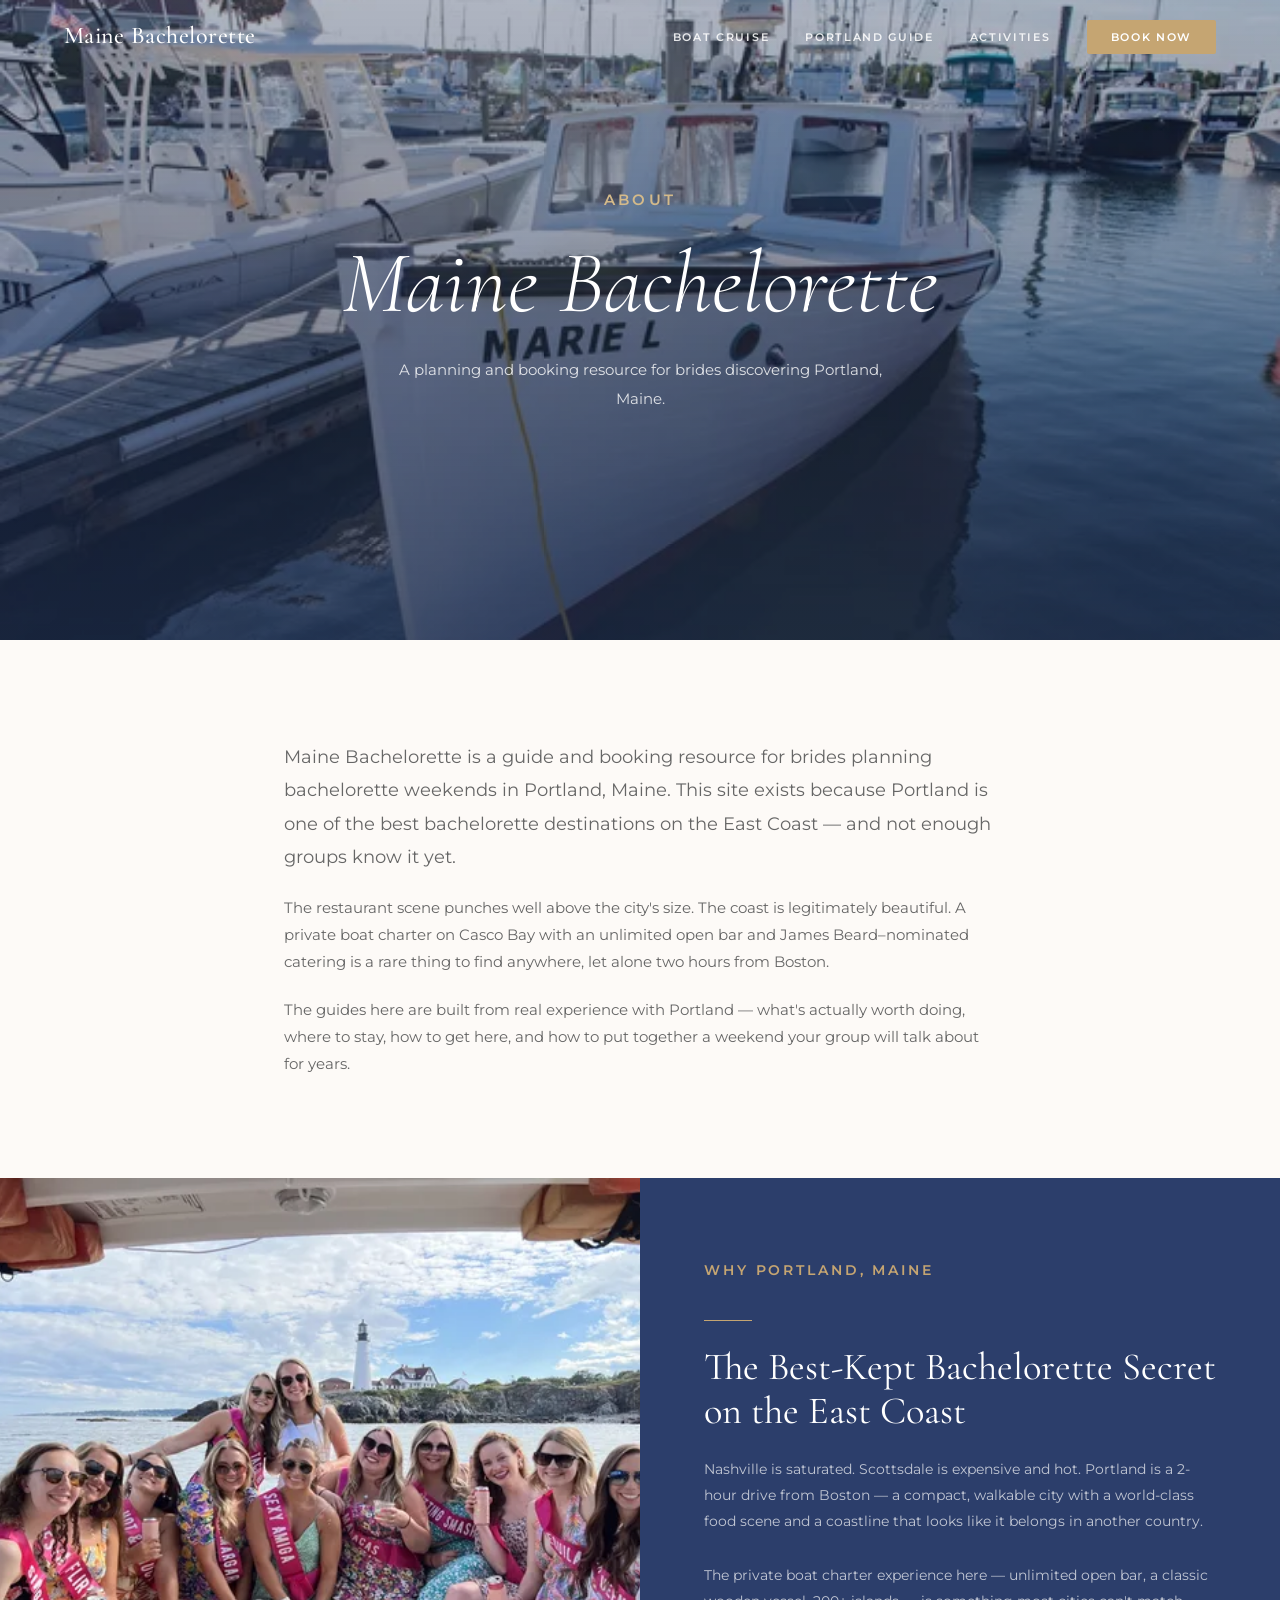
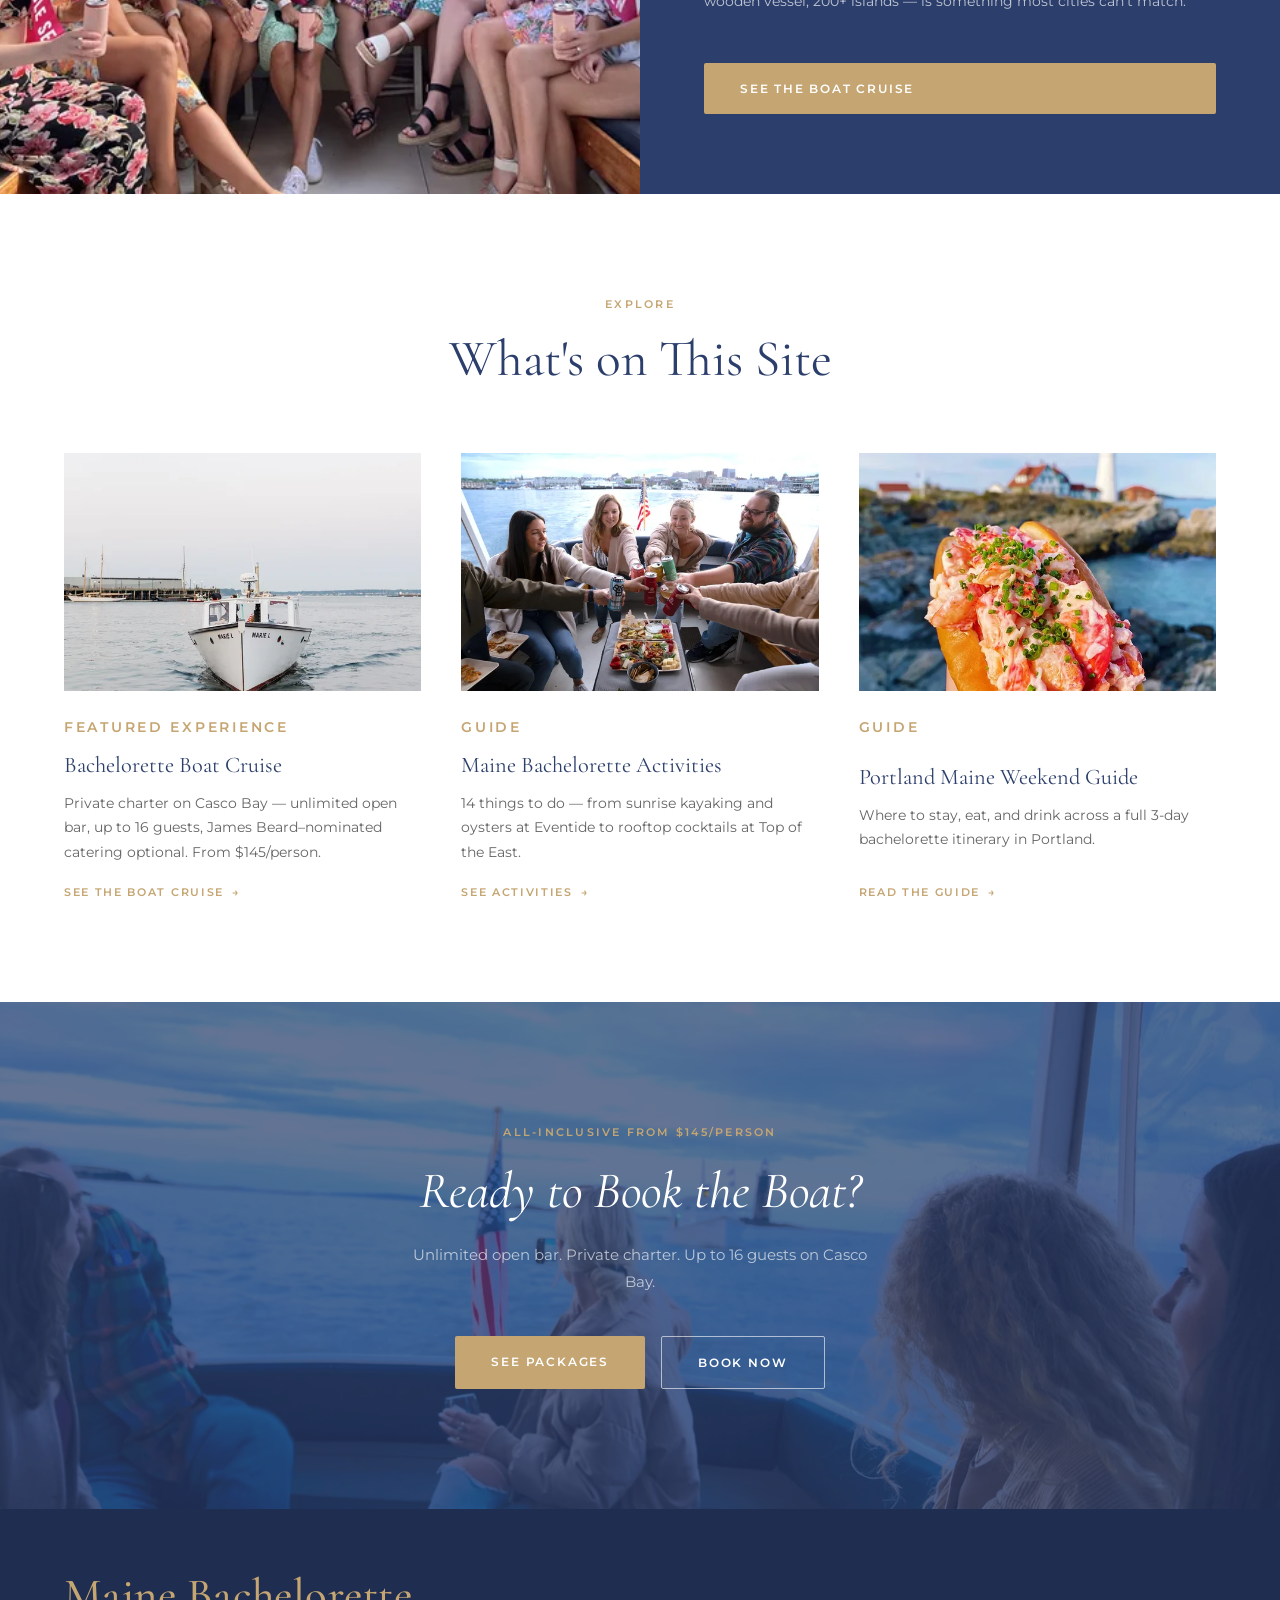
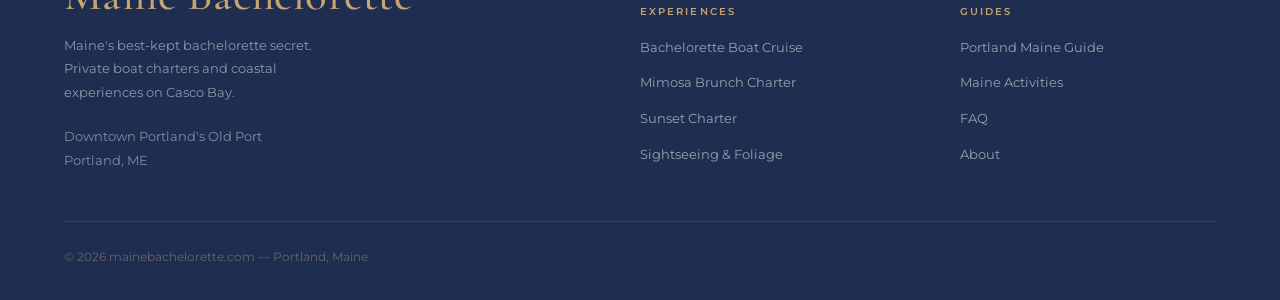
==== about/index.html @ c024d0c0 "Add GA4 tracking tag to all pages Installed Google Analytics 4 tag (G-39ZPH9LR93) immediately after " ====
<!DOCTYPE html>
<html lang="en">
<head>
  <meta charset="UTF-8">
  <meta name="viewport" content="width=device-width, initial-scale=1.0">

  <!-- Google tag (gtag.js) -->
  <script async src="https://www.googletagmanager.com/gtag/js?id=G-39ZPH9LR93"></script>
  <script>
    window.dataLayer = window.dataLayer || [];
    function gtag(){dataLayer.push(arguments);}
    gtag('js', new Date());
    gtag('config', 'G-39ZPH9LR93');
  </script>

  <title>About Maine Bachelorette | Portland Maine Bachelorette Resource</title>
  <meta name="description" content="Maine Bachelorette is a guide and booking resource for brides planning bachelorette trips to Portland, Maine — private boat cruises, activities, and weekend itineraries.">
  <link rel="canonical" href="https://mainebachelorette.com/about/">

  <meta property="og:type" content="website">
  <meta property="og:url" content="https://mainebachelorette.com/about/">
  <meta property="og:site_name" content="Maine Bachelorette">
  <meta property="og:title" content="About Maine Bachelorette | Portland Maine Bachelorette Resource">
  <meta property="og:description" content="Maine Bachelorette is a guide and booking resource for brides planning bachelorette trips to Portland, Maine.">
  <meta property="og:image" content="https://mainebachelorette.com/images/og-home.webp">
  <meta property="og:image:width" content="1200">
  <meta property="og:image:height" content="630">

  <meta name="twitter:card" content="summary_large_image">
  <meta name="twitter:title" content="About Maine Bachelorette">
  <meta name="twitter:description" content="A guide and booking resource for brides planning bachelorette trips to Portland, Maine.">
  <meta name="twitter:image" content="https://mainebachelorette.com/images/og-home.webp">

  <link rel="icon" type="image/svg+xml" href="/favicon.svg">
  <link rel="apple-touch-icon" href="/apple-touch-icon.png">
  <meta name="theme-color" content="#2C3E6B">

  <meta name="geo.region" content="US-ME">
  <meta name="geo.placename" content="Portland, Maine">
  <meta name="geo.position" content="43.6591;-70.2568">
  <meta name="ICBM" content="43.6591, -70.2568">

  <!-- <meta name="google-site-verification" content="YOUR_VERIFICATION_CODE"> -->

  <script type="application/ld+json">
  {
    "@context": "https://schema.org",
    "@graph": [
      {
        "@type": "BreadcrumbList",
        "itemListElement": [
          { "@type": "ListItem", "position": 1, "name": "Maine Bachelorette", "item": "https://mainebachelorette.com/" },
          { "@type": "ListItem", "position": 2, "name": "About", "item": "https://mainebachelorette.com/about/" }
        ]
      },
      {
        "@type": "AboutPage",
        "@id": "https://mainebachelorette.com/about/#page",
        "name": "About Maine Bachelorette",
        "url": "https://mainebachelorette.com/about/",
        "description": "Maine Bachelorette is a guide and booking resource for brides planning bachelorette trips to Portland, Maine.",
        "publisher": {
          "@type": "Organization",
          "name": "Maine Bachelorette",
          "url": "https://mainebachelorette.com/"
        }
      }
    ]
  }
  </script>

  <link rel="preconnect" href="https://fonts.googleapis.com">
  <link rel="preconnect" href="https://fonts.gstatic.com" crossorigin>
  <link href="https://fonts.googleapis.com/css2?family=Cormorant+Garamond:ital,wght@0,300;0,400;0,500;1,300;1,400&family=Montserrat:wght@300;400;500;600&display=swap" rel="stylesheet">
  <link rel="stylesheet" href="../css/styles.css">
</head>
<body>

  <nav class="nav" id="nav" aria-label="Main navigation">
    <div class="container">
      <a href="/" class="nav-logo">Maine Bachelorette</a>
      <ul class="nav-links" role="list">
        <li><a href="/boat-cruise/">Boat Cruise</a></li>
        <li><a href="/portland-maine-guide/">Portland Guide</a></li>
        <li><a href="/maine-bachelorette-activities/">Activities</a></li>
        <li><a href="https://fareharbor.com/embeds/book/cascobaycustomcharters/items/calendar/?asn=dylansuhr&asn-ref=maine-bachelorette&full-items=yes&flow=1606992" class="nav-cta">Book Now</a></li>
      </ul>
      <button class="nav-hamburger" id="menuToggle" aria-label="Open menu" aria-expanded="false">
        <span></span><span></span><span></span>
      </button>
    </div>
  </nav>

  <div class="mobile-menu" id="mobileMenu" role="dialog" aria-label="Mobile navigation">
    <button class="mobile-menu-close" id="menuClose" aria-label="Close menu">&times;</button>
    <a href="/boat-cruise/" onclick="closeMobileMenu()">Boat Cruise</a>
    <a href="/portland-maine-guide/" onclick="closeMobileMenu()">Portland Guide</a>
    <a href="/maine-bachelorette-activities/" onclick="closeMobileMenu()">Activities</a>
    <a href="https://fareharbor.com/embeds/book/cascobaycustomcharters/items/calendar/?asn=dylansuhr&asn-ref=maine-bachelorette&full-items=yes&flow=1606992" onclick="closeMobileMenu()" class="btn btn-primary" style="margin-top:16px;">Book Now</a>
  </div>

  <!-- Hero -->
  <section class="hero" style="height:60vh;" aria-label="About Maine Bachelorette">
    <img
      class="hero-img"
      src="../images/why-maine-coast.webp"
      alt="Maine coastline at sunset — Casco Bay from the water"
      width="1440"
      height="810"
      fetchpriority="high"
      decoding="async"
    >
    <div class="hero-overlay"></div>
    <div class="hero-content">
      <p class="eyebrow">About</p>
      <h1>Maine Bachelorette</h1>
      <p>A planning and booking resource for brides discovering Portland, Maine.</p>
    </div>
  </section>

  <!-- About Content -->
  <section class="section">
    <div class="container" style="max-width: 760px;">
      <p style="font-size:1.1rem; line-height:1.9;">Maine Bachelorette is a guide and booking resource for brides planning bachelorette weekends in Portland, Maine. This site exists because Portland is one of the best bachelorette destinations on the East Coast — and not enough groups know it yet.</p>
      <p style="margin-top: 20px;">The restaurant scene punches well above the city's size. The coast is legitimately beautiful. A private boat charter on Casco Bay with an unlimited open bar and James Beard–nominated catering is a rare thing to find anywhere, let alone two hours from Boston.</p>
      <p style="margin-top: 20px;">The guides here are built from real experience with Portland — what's actually worth doing, where to stay, how to get here, and how to put together a weekend your group will talk about for years.</p>
    </div>
  </section>

  <!-- Why Portland -->
  <div class="featured-exp">
    <div class="featured-exp-inner">
      <div class="featured-exp-img">
        <img
          src="/images/why-maine-boat-group.webp"
          alt="Bachelorette group on a private boat cruise in Casco Bay, Maine"
          width="720"
          height="540"
          loading="lazy"
        >
      </div>
      <div class="featured-exp-content">
        <p class="eyebrow">Why Portland, Maine</p>
        <div class="gold-divider gold-divider-left" style="margin: 16px 0 24px;"></div>
        <h2>The Best-Kept Bachelorette Secret on the East Coast</h2>
        <p>Nashville is saturated. Scottsdale is expensive and hot. Portland is a 2-hour drive from Boston — a compact, walkable city with a world-class food scene and a coastline that looks like it belongs in another country.</p>
        <p style="margin-top: 12px;">The private boat charter experience here — unlimited open bar, a classic wooden vessel, 200+ islands — is something most cities can't match.</p>
        <a href="/boat-cruise/" class="btn btn-primary" style="margin-top: 32px;">See the Boat Cruise</a>
      </div>
    </div>
  </div>

  <!-- What's on This Site -->
  <section class="section guides">
    <div class="container">
      <div class="section-header">
        <p class="eyebrow">Explore</p>
        <h2>What's on This Site</h2>
      </div>
      <div class="guides-grid">
        <div class="guide-card">
          <img src="/images/guide-boat-cruise.webp" alt="Private bachelorette boat cruise on Casco Bay Portland Maine" class="guide-card-img" width="600" height="400" loading="lazy">
          <p class="eyebrow">Featured Experience</p>
          <h3>Bachelorette Boat Cruise</h3>
          <p>Private charter on Casco Bay — unlimited open bar, up to 16 guests, James Beard–nominated catering optional. From $145/person.</p>
          <a href="/boat-cruise/" class="guide-card-link">See the Boat Cruise</a>
        </div>
        <div class="guide-card">
          <img src="/images/guide-activities.webp" alt="Maine bachelorette party activities Portland" class="guide-card-img" width="600" height="400" loading="lazy">
          <p class="eyebrow">Guide</p>
          <h3>Maine Bachelorette Activities</h3>
          <p>14 things to do — from sunrise kayaking and oysters at Eventide to rooftop cocktails at Top of the East.</p>
          <a href="/maine-bachelorette-activities/" class="guide-card-link">See Activities</a>
        </div>
        <div class="guide-card">
          <img src="/images/guide-portland-weekend.webp" alt="Portland Maine bachelorette weekend itinerary" class="guide-card-img" width="600" height="400" loading="lazy">
          <p class="eyebrow">Guide</p>
          <h3>Portland Maine Weekend Guide</h3>
          <p>Where to stay, eat, and drink across a full 3-day bachelorette itinerary in Portland.</p>
          <a href="/portland-maine-guide/" class="guide-card-link">Read the Guide</a>
        </div>
      </div>
    </div>
  </section>

  <!-- CTA -->
  <section class="cta-banner">
    <div class="cta-banner-content">
      <p class="eyebrow">All-Inclusive from $145/person</p>
      <h2>Ready to Book the Boat?</h2>
      <p>Unlimited open bar. Private charter. Up to 16 guests on Casco Bay.</p>
      <div class="hero-actions" style="margin-top: 40px;">
        <a href="/boat-cruise/" class="btn btn-primary">See Packages</a>
        <a href="https://fareharbor.com/embeds/book/cascobaycustomcharters/items/calendar/?asn=dylansuhr&asn-ref=maine-bachelorette&full-items=yes&flow=1606992" class="btn btn-outline">Book Now</a>
      </div>
    </div>
  </section>

  <footer class="footer" aria-label="Site footer">
    <div class="container">
      <div class="footer-inner">
        <p class="footer-brand-name">Maine Bachelorette</p>
        <h4 class="footer-col-heading">Experiences</h4>
        <h4 class="footer-col-heading">Guides</h4>
        <div class="footer-brand-body">
          <p>Maine's best-kept bachelorette secret. Private boat charters and coastal experiences on Casco Bay.</p>
          <address class="footer-nap">
            <p>Downtown Portland's Old Port</p>
            <p>Portland, ME</p>
          </address>
        </div>
        <ul role="list" class="footer-col-links">
          <li><a href="/boat-cruise/">Bachelorette Boat Cruise</a></li>
          <li><a href="/boat-cruise/#packages">Mimosa Brunch Charter</a></li>
          <li><a href="/boat-cruise/#packages">Sunset Charter</a></li>
          <li><a href="/boat-cruise/#packages">Sightseeing &amp; Foliage</a></li>
        </ul>
        <ul role="list" class="footer-col-links">
          <li><a href="/portland-maine-guide/">Portland Maine Guide</a></li>
          <li><a href="/maine-bachelorette-activities/">Maine Activities</a></li>
          <li><a href="/boat-cruise/#faq">FAQ</a></li>
          <li><a href="/about/">About</a></li>
        </ul>
      </div>
      <div class="footer-bottom">
        <p>© 2026 mainebachelorette.com &mdash; Portland, Maine</p>
      </div>
    </div>
  </footer>

  <script>
    const nav = document.getElementById('nav');
    window.addEventListener('scroll', () => {
      nav.classList.toggle('scrolled', window.scrollY > 60);
    }, { passive: true });

    const menuToggle = document.getElementById('menuToggle');
    const menuClose  = document.getElementById('menuClose');
    const mobileMenu = document.getElementById('mobileMenu');

    function openMobileMenu() {
      mobileMenu.classList.add('open');
      menuToggle.setAttribute('aria-expanded', 'true');
      document.body.style.overflow = 'hidden';
    }
    function closeMobileMenu() {
      mobileMenu.classList.remove('open');
      menuToggle.setAttribute('aria-expanded', 'false');
      document.body.style.overflow = '';
    }

    menuToggle.addEventListener('click', openMobileMenu);
    menuClose.addEventListener('click', closeMobileMenu);
  </script>
</body>
</html>
---- css/styles.css ----
/* =============================================================
   Maine Bachelorette — Global Styles
   Design: Coastal Celebration
   ============================================================= */

/* ── Variables ─────────────────────────────────────────────── */
:root {
  --navy:       #2C3E6B;
  --navy-dark:  #1e2d50;
  --gold:       #C5A572;
  --gold-light: #d4ba8a;
  --blush:      #F4DFE8;
  --blush-dark: #e8c9d6;
  --bg:         #FDFAF7;
  --text:       #1A1A1A;
  --text-muted: #666666;
  --white:      #FFFFFF;

  --font-heading: 'Cormorant Garamond', serif;
  --font-body:    'Montserrat', sans-serif;

  --max-width: 1200px;
  --nav-height: 72px;
  --section-v: 100px;
  --radius: 2px;

  --transition: 0.25s ease;
}

/* ── Reset ──────────────────────────────────────────────────── */
*, *::before, *::after { box-sizing: border-box; margin: 0; padding: 0; }

html {
  scroll-behavior: smooth;
  font-size: 16px;
  overflow-x: hidden;
}

body {
  font-family: var(--font-body);
  background: var(--bg);
  color: var(--text);
  line-height: 1.6;
  -webkit-font-smoothing: antialiased;
  overflow-x: hidden;
}

img {
  display: block;
  max-width: 100%;
  height: auto;
}

a { color: inherit; text-decoration: none; }

ul { list-style: none; }

/* ── Typography ─────────────────────────────────────────────── */
h1, h2, h3, h4 {
  font-family: var(--font-heading);
  font-weight: 400;
  line-height: 1.15;
  color: var(--navy);
}

h1 { font-size: clamp(2.8rem, 6vw, 5rem); }
h2 { font-size: clamp(2rem, 4vw, 3.2rem); }
h3 { font-size: clamp(1.4rem, 2.5vw, 2rem); }
h4 { font-size: 1.25rem; }

p {
  font-size: 0.95rem;
  color: var(--text-muted);
  line-height: 1.8;
}

.eyebrow {
  font-family: var(--font-body);
  font-size: 0.7rem;
  font-weight: 600;
  letter-spacing: 0.2em;
  text-transform: uppercase;
  color: var(--gold);
}

/* ── Layout ─────────────────────────────────────────────────── */
.container {
  max-width: var(--max-width);
  margin: 0 auto;
  padding: 0 24px;
}

.section {
  padding: var(--section-v) 0;
}

/* ── Buttons ─────────────────────────────────────────────────── */
.btn {
  display: inline-block;
  font-family: var(--font-body);
  font-size: 0.75rem;
  font-weight: 600;
  letter-spacing: 0.15em;
  text-transform: uppercase;
  padding: 16px 36px;
  border: none;
  cursor: pointer;
  transition: background var(--transition), color var(--transition), border-color var(--transition);
  border-radius: var(--radius);
}

.btn-primary {
  background: var(--gold);
  color: var(--white);
}
.btn-primary:hover { background: var(--gold-light); }

.btn-outline {
  background: transparent;
  color: var(--white);
  border: 1.5px solid rgba(255,255,255,0.6);
}
.btn-outline:hover {
  background: rgba(255,255,255,0.1);
  border-color: var(--white);
}

.btn-navy {
  background: var(--navy);
  color: var(--white);
}
.btn-navy:hover { background: var(--navy-dark); }

.btn-gold-outline {
  background: transparent;
  color: var(--gold);
  border: 1.5px solid var(--gold);
}
.btn-gold-outline:hover {
  background: var(--gold);
  color: var(--white);
}

/* ── Navigation ─────────────────────────────────────────────── */
.nav {
  position: fixed;
  top: 0;
  left: 0;
  right: 0;
  z-index: 100;
  height: var(--nav-height);
  display: flex;
  align-items: center;
  transition: background var(--transition), box-shadow var(--transition);
}

.nav.scrolled {
  background: var(--white);
  box-shadow: 0 1px 20px rgba(0,0,0,0.08);
}

.nav .container {
  width: 100%;
  display: flex;
  align-items: center;
  justify-content: space-between;
}

.nav-logo {
  font-family: var(--font-heading);
  font-size: 1.5rem;
  font-weight: 500;
  color: var(--white);
  transition: color var(--transition);
  letter-spacing: 0.02em;
}

.nav.scrolled .nav-logo { color: var(--navy); }

.nav-links {
  display: flex;
  align-items: center;
  gap: 36px;
}

.nav-links a {
  font-size: 0.7rem;
  font-weight: 600;
  letter-spacing: 0.15em;
  text-transform: uppercase;
  color: rgba(255,255,255,0.85);
  transition: color var(--transition);
}

.nav-links a:hover { color: var(--white); }

.nav.scrolled .nav-links a { color: var(--text-muted); }
.nav.scrolled .nav-links a:hover { color: var(--navy); }

.nav-cta {
  font-size: 0.7rem;
  font-weight: 600;
  letter-spacing: 0.15em;
  text-transform: uppercase;
  padding: 10px 24px;
  background: var(--gold);
  color: var(--white) !important;
  border-radius: var(--radius);
  transition: background var(--transition) !important;
}
.nav-cta:hover { background: var(--gold-light) !important; }

.nav-hamburger {
  display: none;
  flex-direction: column;
  gap: 5px;
  cursor: pointer;
  padding: 12px;
  margin: -12px;
  min-width: 48px;
  min-height: 48px;
  align-items: center;
  justify-content: center;
}
.nav-hamburger span {
  display: block;
  width: 24px;
  height: 2px;
  background: var(--white);
  transition: background var(--transition);
}
.nav.scrolled .nav-hamburger span { background: var(--navy); }

/* ── Hero ────────────────────────────────────────────────────── */
.hero {
  position: relative;
  height: 100vh;
  min-height: 640px;
  display: flex;
  align-items: center;
  justify-content: center;
  text-align: center;
  overflow: hidden;
}

.hero-img {
  position: absolute;
  inset: 0;
  width: 100%;
  height: 100%;
  object-fit: cover;
  object-position: center;
  animation: heroZoom 8s ease forwards;
}

@keyframes heroZoom {
  from { transform: scale(1.03); }
  to   { transform: scale(1); }
}

.hero-overlay {
  position: absolute;
  inset: 0;
  background: linear-gradient(
    to bottom,
    rgba(28, 45, 80, 0.35) 0%,
    rgba(28, 45, 80, 0.55) 60%,
    rgba(28, 45, 80, 0.7) 100%
  );
}

.hero-content {
  position: relative;
  z-index: 1;
  max-width: 780px;
  padding: 0 24px;
}

.hero-content .eyebrow { color: var(--gold-light); margin-bottom: 20px; }

.hero-content h1 {
  color: var(--white);
  font-size: clamp(3rem, 7vw, 5.5rem);
  font-style: italic;
  font-weight: 300;
  margin-bottom: 24px;
  line-height: 1.1;
}

.hero-content p {
  color: rgba(255,255,255,0.82);
  font-size: 0.95rem;
  max-width: 520px;
  margin: 0 auto 40px;
  line-height: 1.9;
}

.hero-actions {
  display: flex;
  gap: 16px;
  justify-content: center;
  flex-wrap: wrap;
}

.hero-scroll {
  position: absolute;
  bottom: 36px;
  left: 50%;
  transform: translateX(-50%);
  z-index: 1;
  display: flex;
  flex-direction: column;
  align-items: center;
  gap: 8px;
  color: rgba(255,255,255,0.6);
  font-size: 0.65rem;
  letter-spacing: 0.2em;
  text-transform: uppercase;
}

.hero-scroll-line {
  width: 1px;
  height: 40px;
  background: rgba(255,255,255,0.4);
  animation: scrollLine 2s ease infinite;
}

@keyframes scrollLine {
  0% { transform: scaleY(0); transform-origin: top; }
  50% { transform: scaleY(1); transform-origin: top; }
  51% { transform: scaleY(1); transform-origin: bottom; }
  100% { transform: scaleY(0); transform-origin: bottom; }
}

/* ── Why Maine ───────────────────────────────────────────────── */
.why-maine { background: var(--white); }

.section-header {
  text-align: center;
  max-width: 600px;
  margin: 0 auto 64px;
}

.section-header .eyebrow { margin-bottom: 16px; }

.section-header h2 { margin-bottom: 16px; }

.why-grid {
  display: grid;
  grid-template-columns: repeat(3, 1fr);
  gap: 48px;
}

.why-card {
  text-align: center;
}

.why-card-img {
  width: 100%;
  aspect-ratio: 4/3;
  object-fit: cover;
  margin-bottom: 28px;
  filter: brightness(0.96);
  transition: filter var(--transition);
}

.why-card:hover .why-card-img { filter: brightness(1); }

.why-card h3 { margin-bottom: 12px; font-size: 1.6rem; }
.why-card p { font-size: 0.88rem; }

/* ── Featured Experience ─────────────────────────────────────── */
.featured-exp {
  background: var(--navy);
  overflow: hidden;
}

.featured-exp-inner {
  display: grid;
  grid-template-columns: 1fr 1fr;
  min-height: 580px;
}

.featured-exp-img {
  position: relative;
  overflow: hidden;
}

.featured-exp-img img {
  width: 100%;
  height: 100%;
  object-fit: cover;
}

.featured-exp-content {
  padding: 80px 64px;
  display: flex;
  flex-direction: column;
  justify-content: center;
}

.featured-exp-content .eyebrow { color: var(--gold); margin-bottom: 20px; }

.featured-exp-content h2 {
  color: var(--white);
  margin-bottom: 24px;
  font-size: clamp(1.8rem, 3vw, 2.8rem);
}

.featured-exp-content p {
  color: rgba(255,255,255,0.7);
  margin-bottom: 16px;
  font-size: 0.9rem;
}

.featured-exp-list {
  margin: 28px 0 40px;
}

.featured-exp-list li {
  color: rgba(255,255,255,0.75);
  font-size: 0.85rem;
  padding: 8px 0;
  border-bottom: 1px solid rgba(255,255,255,0.1);
  display: flex;
  align-items: center;
  gap: 12px;
}

.featured-exp-list li::before {
  content: '';
  width: 20px;
  height: 1px;
  background: var(--gold);
  flex-shrink: 0;
}

/* ── Gallery ─────────────────────────────────────────────────── */
.gallery { background: var(--bg); }

.gallery-grid {
  display: grid;
  grid-template-columns: repeat(4, 1fr);
  grid-template-rows: repeat(2, 280px);
  gap: 8px;
}

.gallery-item {
  overflow: hidden;
  position: relative;
}

.gallery-item:first-child {
  grid-column: span 2;
  grid-row: span 2;
}

.gallery-item img {
  width: 100%;
  height: 100%;
  object-fit: cover;
  transition: transform 0.6s ease;
}

.gallery-item:hover img { transform: scale(1.05); }

/* ── Guides ──────────────────────────────────────────────────── */
.guides { background: var(--white); }

.guides-grid {
  display: grid;
  grid-template-columns: repeat(3, 1fr);
  gap: 40px;
}

.guide-card {
  display: flex;
  flex-direction: column;
}

.guide-card-img {
  width: 100%;
  aspect-ratio: 3/2;
  object-fit: cover;
  margin-bottom: 24px;
  transition: filter var(--transition);
}

.guide-card:hover .guide-card-img { filter: brightness(0.95); }

.guide-card .eyebrow { margin-bottom: 10px; }
.guide-card h3 {
  font-size: 1.4rem;
  margin-bottom: 12px;
  line-height: 1.3;
}
.guide-card p { font-size: 0.85rem; margin-bottom: 20px; flex-grow: 1; }

.guide-card-link {
  font-size: 0.7rem;
  font-weight: 600;
  letter-spacing: 0.15em;
  text-transform: uppercase;
  color: var(--gold);
  display: flex;
  align-items: center;
  gap: 8px;
  transition: gap var(--transition);
}

.guide-card-link::after {
  content: '→';
}

.guide-card:hover .guide-card-link { gap: 14px; }

/* ── Testimonials ────────────────────────────────────────────── */
.testimonials { background: var(--blush); }

.testimonials-grid {
  display: grid;
  grid-template-columns: repeat(3, 1fr);
  gap: 32px;
}

.testimonial-card {
  background: var(--white);
  padding: 40px 32px;
}

.stars {
  color: var(--gold);
  font-size: 0.85rem;
  letter-spacing: 2px;
  margin-bottom: 20px;
}

.testimonial-card blockquote {
  font-family: var(--font-heading);
  font-size: 1.2rem;
  font-style: italic;
  color: var(--navy);
  line-height: 1.6;
  margin-bottom: 24px;
}

.testimonial-author {
  font-size: 0.75rem;
  font-weight: 600;
  letter-spacing: 0.1em;
  text-transform: uppercase;
  color: var(--text-muted);
}

.testimonial-year {
  font-size: 0.7rem;
  font-weight: 400;
  letter-spacing: 0.05em;
  color: var(--text-muted);
  opacity: 0.7;
  margin-top: 4px;
}

/* ── CTA Banner ──────────────────────────────────────────────── */
.cta-banner {
  background: var(--navy);
  text-align: center;
  padding: 120px 24px;
  position: relative;
  overflow: hidden;
}

.cta-banner::before {
  content: '';
  position: absolute;
  inset: 0;
  background: url('../images/cta-bg.webp') center/cover no-repeat;
  opacity: 0.28;
}

.cta-banner-content { position: relative; z-index: 1; }

.cta-banner .eyebrow { color: var(--gold); margin-bottom: 20px; }

.cta-banner h2 {
  color: var(--white);
  font-size: clamp(2rem, 4vw, 3.5rem);
  margin-bottom: 20px;
  font-style: italic;
}

.cta-banner p {
  color: rgba(255,255,255,0.65);
  max-width: 480px;
  margin: 0 auto 40px;
}

/* ── Footer ──────────────────────────────────────────────────── */
.footer {
  background: var(--navy-dark);
  color: rgba(255,255,255,0.6);
  padding: 64px 0 32px;
}

.footer-inner {
  display: grid;
  grid-template-columns: 2fr 1fr 1fr;
  column-gap: 64px;
  row-gap: 16px;
  margin-bottom: 48px;
}

.footer-brand-name {
  font-family: var(--font-heading);
  font-size: 2.8rem;
  font-weight: 500;
  line-height: 1;
  color: var(--gold);
  letter-spacing: 0.01em;
}

.footer-col-heading {
  font-family: var(--font-body);
  font-size: 0.65rem;
  font-weight: 600;
  letter-spacing: 0.2em;
  text-transform: uppercase;
  color: var(--gold);
  align-self: end;
}

.footer-brand-body p {
  font-size: 0.82rem;
  line-height: 1.8;
  color: rgba(255,255,255,0.5);
  max-width: 280px;
}

.footer-col-links { display: flex; flex-direction: column; gap: 10px; }

.footer-col-links li a {
  font-size: 0.82rem;
  color: rgba(255,255,255,0.55);
  transition: color var(--transition);
}

.footer-col-links li a:hover { color: var(--white); }

.footer-bottom {
  border-top: 1px solid rgba(255,255,255,0.1);
  padding-top: 24px;
  display: flex;
  justify-content: space-between;
  align-items: center;
}

.footer-bottom p { font-size: 0.75rem; }

.footer-social {
  display: flex;
  gap: 20px;
}

.footer-social a {
  font-size: 0.75rem;
  font-weight: 600;
  letter-spacing: 0.1em;
  text-transform: uppercase;
  color: rgba(255,255,255,0.5);
  transition: color var(--transition);
}

.footer-social a:hover { color: var(--gold); }

/* ── Footer NAP ──────────────────────────────────────────────── */
.footer-nap {
  margin-top: 20px;
  font-style: normal;
}

.footer-nap p {
  font-size: 0.8rem;
  color: rgba(255,255,255,0.45);
  line-height: 1.9;
}

.footer-nap a {
  color: rgba(255,255,255,0.45);
  transition: color var(--transition);
}

.footer-nap a:hover { color: var(--gold); }

/* ── Blog / Content Page Header ─────────────────────────────── */
.page-header {
  padding: calc(var(--nav-height) + 72px) 0 72px;
  background: var(--bg);
}

.page-header h1 {
  font-size: clamp(2.4rem, 5vw, 4rem);
  font-style: italic;
  font-weight: 300;
  margin-bottom: 20px;
  max-width: 700px;
}

.page-header p {
  max-width: 600px;
  font-size: 0.95rem;
}

/* ── Featured Post ───────────────────────────────────────────── */
.featured-post {
  display: grid;
  grid-template-columns: 1.2fr 1fr;
  gap: 64px;
  align-items: center;
  margin-top: 48px;
}

.featured-post-img img {
  width: 100%;
  object-fit: cover;
}

.featured-post-body .eyebrow { margin-bottom: 12px; }
.featured-post-body h2 { margin-bottom: 20px; }
.featured-post-body p { margin-bottom: 14px; font-size: 0.92rem; }
.featured-post-body a:not(.btn) { color: var(--navy); font-weight: 600; text-decoration: underline; text-underline-offset: 3px; }

@media (max-width: 1024px) {
  .featured-post { grid-template-columns: 1fr; gap: 32px; }
}

/* ── Gold Divider ────────────────────────────────────────────── */
.gold-divider {
  width: 48px;
  height: 1px;
  background: var(--gold);
  margin: 0 auto 32px;
}

.gold-divider-left {
  margin: 0 0 32px;
}

/* ── Mobile Nav ──────────────────────────────────────────────── */
.mobile-menu {
  display: none;
  position: fixed;
  inset: 0;
  background: var(--navy);
  z-index: 99;
  flex-direction: column;
  align-items: center;
  justify-content: center;
  gap: 32px;
}

.mobile-menu.open { display: flex; }

.mobile-menu a {
  font-family: var(--font-heading);
  font-size: 2rem;
  color: var(--white);
  font-style: italic;
}

.mobile-menu-close {
  position: absolute;
  top: 24px;
  right: 24px;
  background: none;
  border: none;
  color: var(--white);
  font-size: 2rem;
  cursor: pointer;
  line-height: 1;
  min-width: 48px;
  min-height: 48px;
  display: flex;
  align-items: center;
  justify-content: center;
}

/* ── Responsive ──────────────────────────────────────────────── */
@media (max-width: 1024px) {
  .why-grid,
  .guides-grid,
  .testimonials-grid { grid-template-columns: repeat(2, 1fr); }

  .featured-exp-inner { grid-template-columns: 1fr; }
  .featured-exp-img { height: 400px; }
  .featured-exp-content { padding: 60px 40px; }

  .gallery-grid { grid-template-columns: repeat(3, 1fr); }
  .gallery-item:first-child { grid-column: span 2; grid-row: span 1; }
}

@media (max-width: 768px) {
  :root { --section-v: 72px; }

  .nav-links { display: none; }
  .nav-hamburger { display: flex; }

  .why-grid,
  .guides-grid { grid-template-columns: 1fr; }

  .testimonials-grid { grid-template-columns: 1fr; }

  .gallery-grid {
    grid-template-columns: repeat(2, 1fr);
    grid-template-rows: auto;
  }
  .gallery-item:first-child { grid-column: span 2; }

  .footer-inner { column-gap: 32px; }
  .footer-bottom { flex-direction: column; gap: 16px; text-align: center; }
}

@media (max-width: 480px) {
  :root { --section-v: 56px; }

  h1 { font-size: 2.4rem; }

  .container { padding: 0 16px; }

  .hero-actions { flex-direction: column; align-items: center; }
  .hero-actions .btn { width: 100%; text-align: center; }

  .featured-exp-content { padding: 40px 24px; }

  .section-header { margin-bottom: 40px; }

  .gallery-grid { grid-template-columns: 1fr; }
  .gallery-item:first-child { grid-column: span 1; }

  .cta-banner { padding: 72px 16px; }

  .btn { padding: 16px 24px; min-height: 48px; }

  /* Footer: brand full-width top row, nav cols side by side in row 2 */
  .footer-inner {
    grid-template-columns: 1fr 1fr;
    grid-template-rows: auto auto auto;
    gap: 20px 32px;
  }
  .footer-brand-name {
    grid-column: 1 / -1;
    grid-row: 1;
  }
  .footer-col-heading:nth-of-type(1) { grid-column: 1; grid-row: 2; }
  .footer-col-heading:nth-of-type(2) { grid-column: 2; grid-row: 2; }
  .footer-brand-body {
    grid-column: 1 / -1;
    grid-row: 4;
  }
  .footer-col-links:nth-of-type(1) { grid-column: 1; grid-row: 3; }
  .footer-col-links:nth-of-type(2) { grid-column: 2; grid-row: 3; }
  .footer-brand-body p { max-width: 100%; }

  /* Minimum 16px readable body copy on mobile */
  p { font-size: 1rem; }
  .footer-brand-body p,
  .footer-col-links li a,
  .footer-bottom p { font-size: 0.875rem; }
}
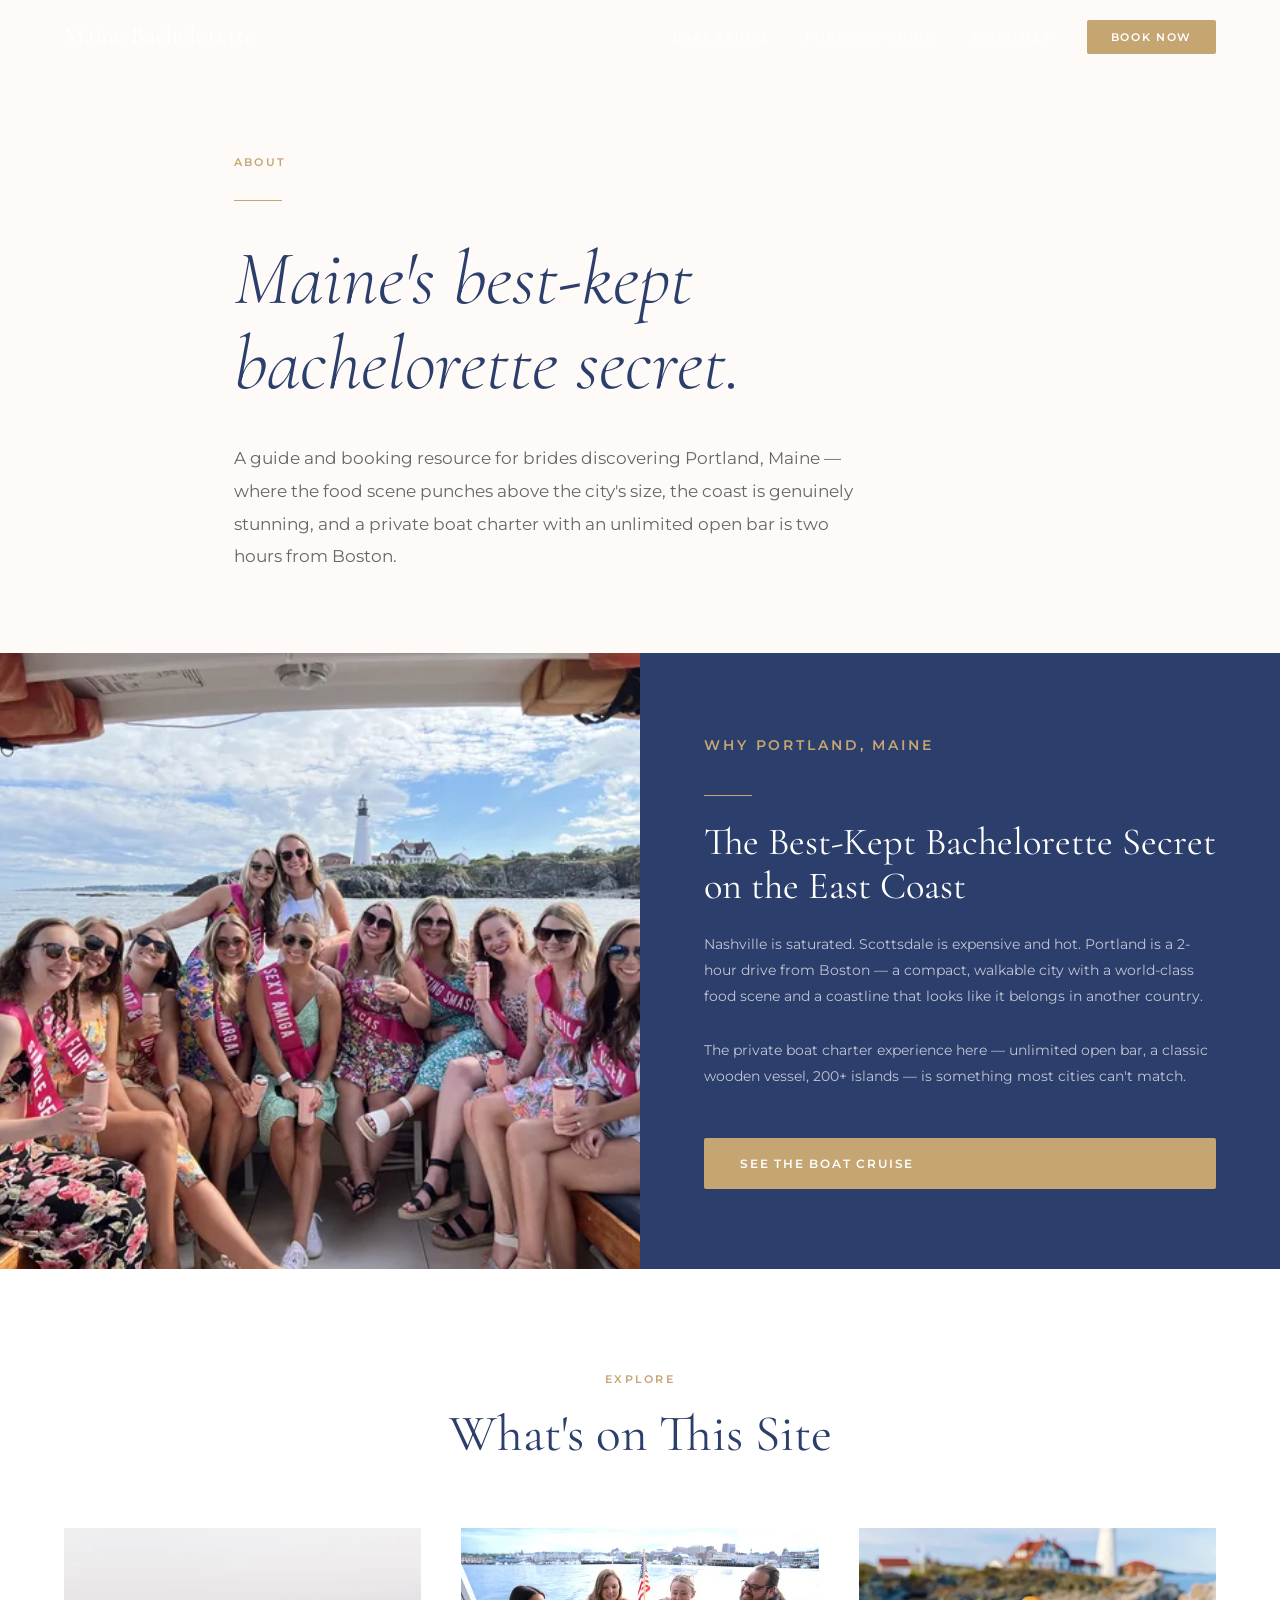
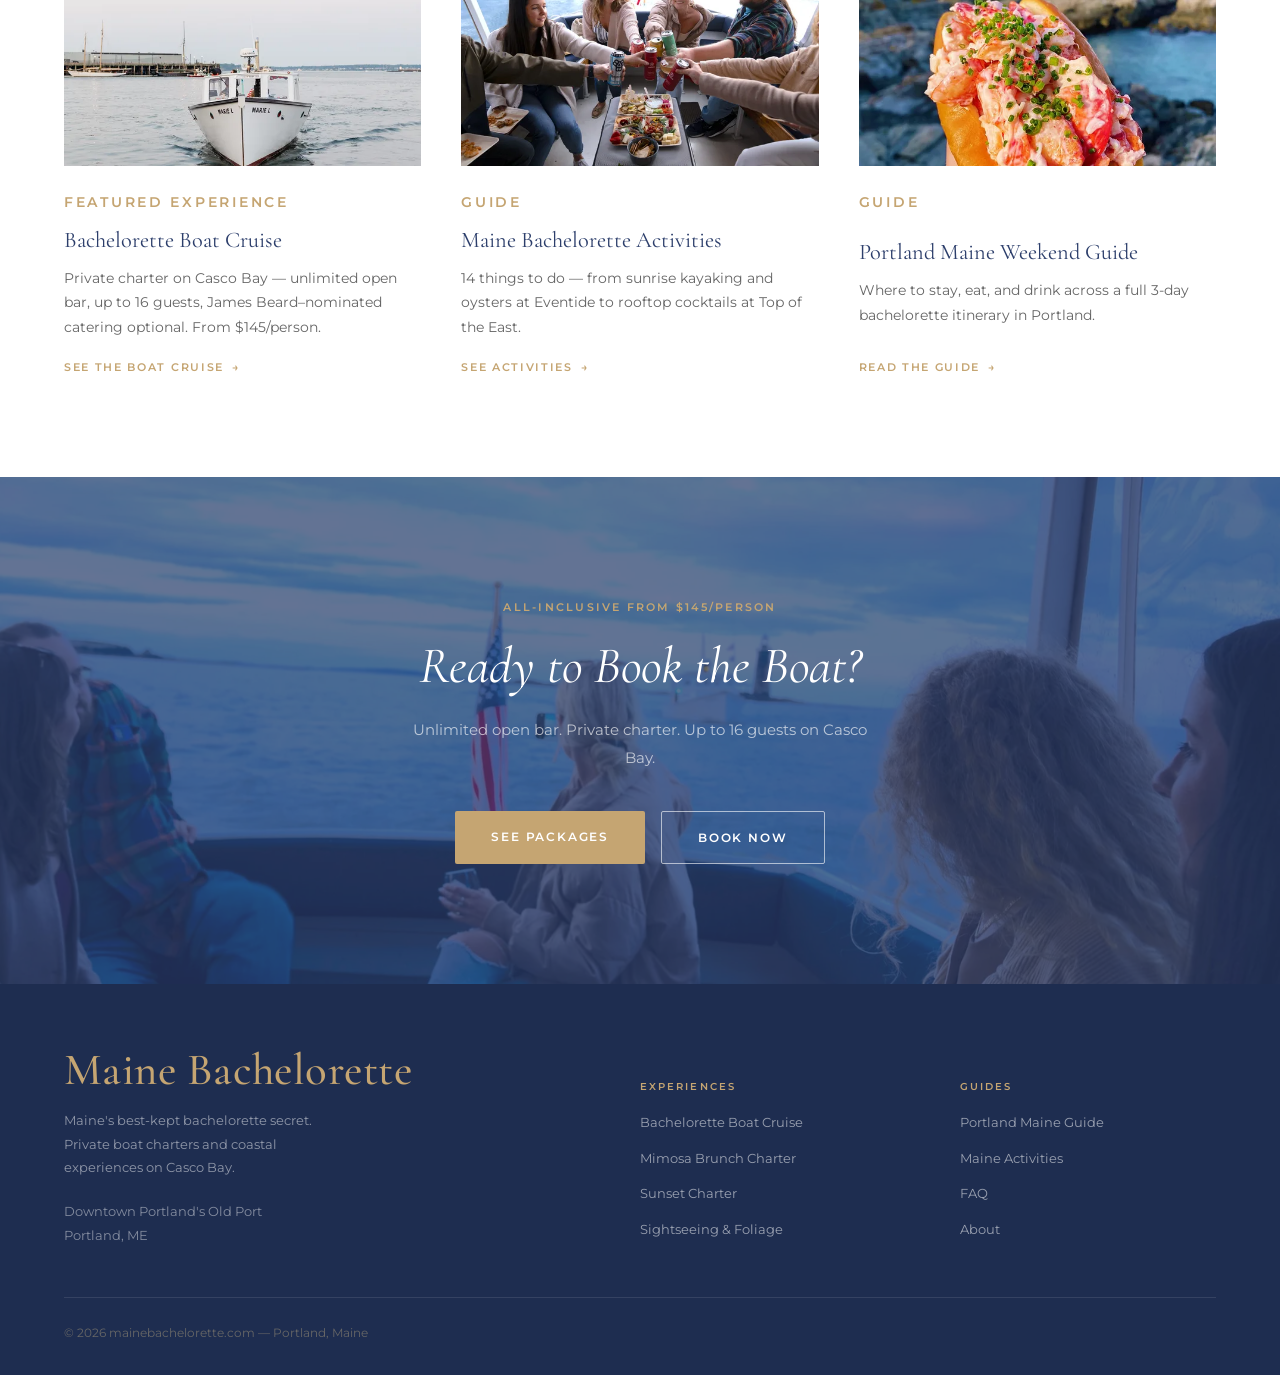
==== commit 34707b00: "Redesign About page: remove blurry hero, clean editorial intro Replace 60vh hero image + wall of tex" ====
--- a/about/index.html
+++ b/about/index.html
@@ -99,31 +99,13 @@
     <a href="https://fareharbor.com/embeds/book/cascobaycustomcharters/items/calendar/?asn=dylansuhr&asn-ref=maine-bachelorette&full-items=yes&flow=1606992" onclick="closeMobileMenu()" class="btn btn-primary" style="margin-top:16px;">Book Now</a>
   </div>
 
-  <!-- Hero -->
-  <section class="hero" style="height:60vh;" aria-label="About Maine Bachelorette">
-    <img
-      class="hero-img"
-      src="../images/why-maine-coast.webp"
-      alt="Maine coastline at sunset — Casco Bay from the water"
-      width="1440"
-      height="810"
-      fetchpriority="high"
-      decoding="async"
-    >
-    <div class="hero-overlay"></div>
-    <div class="hero-content">
-      <p class="eyebrow">About</p>
-      <h1>Maine Bachelorette</h1>
-      <p>A planning and booking resource for brides discovering Portland, Maine.</p>
-    </div>
-  </section>
-
-  <!-- About Content -->
-  <section class="section">
-    <div class="container" style="max-width: 760px;">
-      <p style="font-size:1.1rem; line-height:1.9;">Maine Bachelorette is a guide and booking resource for brides planning bachelorette weekends in Portland, Maine. This site exists because Portland is one of the best bachelorette destinations on the East Coast — and not enough groups know it yet.</p>
-      <p style="margin-top: 20px;">The restaurant scene punches well above the city's size. The coast is legitimately beautiful. A private boat charter on Casco Bay with an unlimited open bar and James Beard–nominated catering is a rare thing to find anywhere, let alone two hours from Boston.</p>
-      <p style="margin-top: 20px;">The guides here are built from real experience with Portland — what's actually worth doing, where to stay, how to get here, and how to put together a weekend your group will talk about for years.</p>
+  <!-- Page Intro -->
+  <section style="padding: calc(var(--nav-height) + 80px) 0 80px; background: var(--bg);">
+    <div class="container" style="max-width: 860px;">
+      <p class="eyebrow" style="margin-bottom: 28px;">About</p>
+      <div class="gold-divider gold-divider-left" style="margin-bottom: 36px;"></div>
+      <h1 style="font-size: clamp(2.8rem, 6vw, 4.8rem); font-style: italic; font-weight: 300; color: var(--navy); line-height: 1.1; margin-bottom: 36px;">Maine's best-kept<br>bachelorette secret.</h1>
+      <p style="font-size: 1.05rem; line-height: 1.95; max-width: 620px; color: var(--text-muted);">A guide and booking resource for brides discovering Portland, Maine — where the food scene punches above the city's size, the coast is genuinely stunning, and a private boat charter with an unlimited open bar is two hours from Boston.</p>
     </div>
   </section>
 
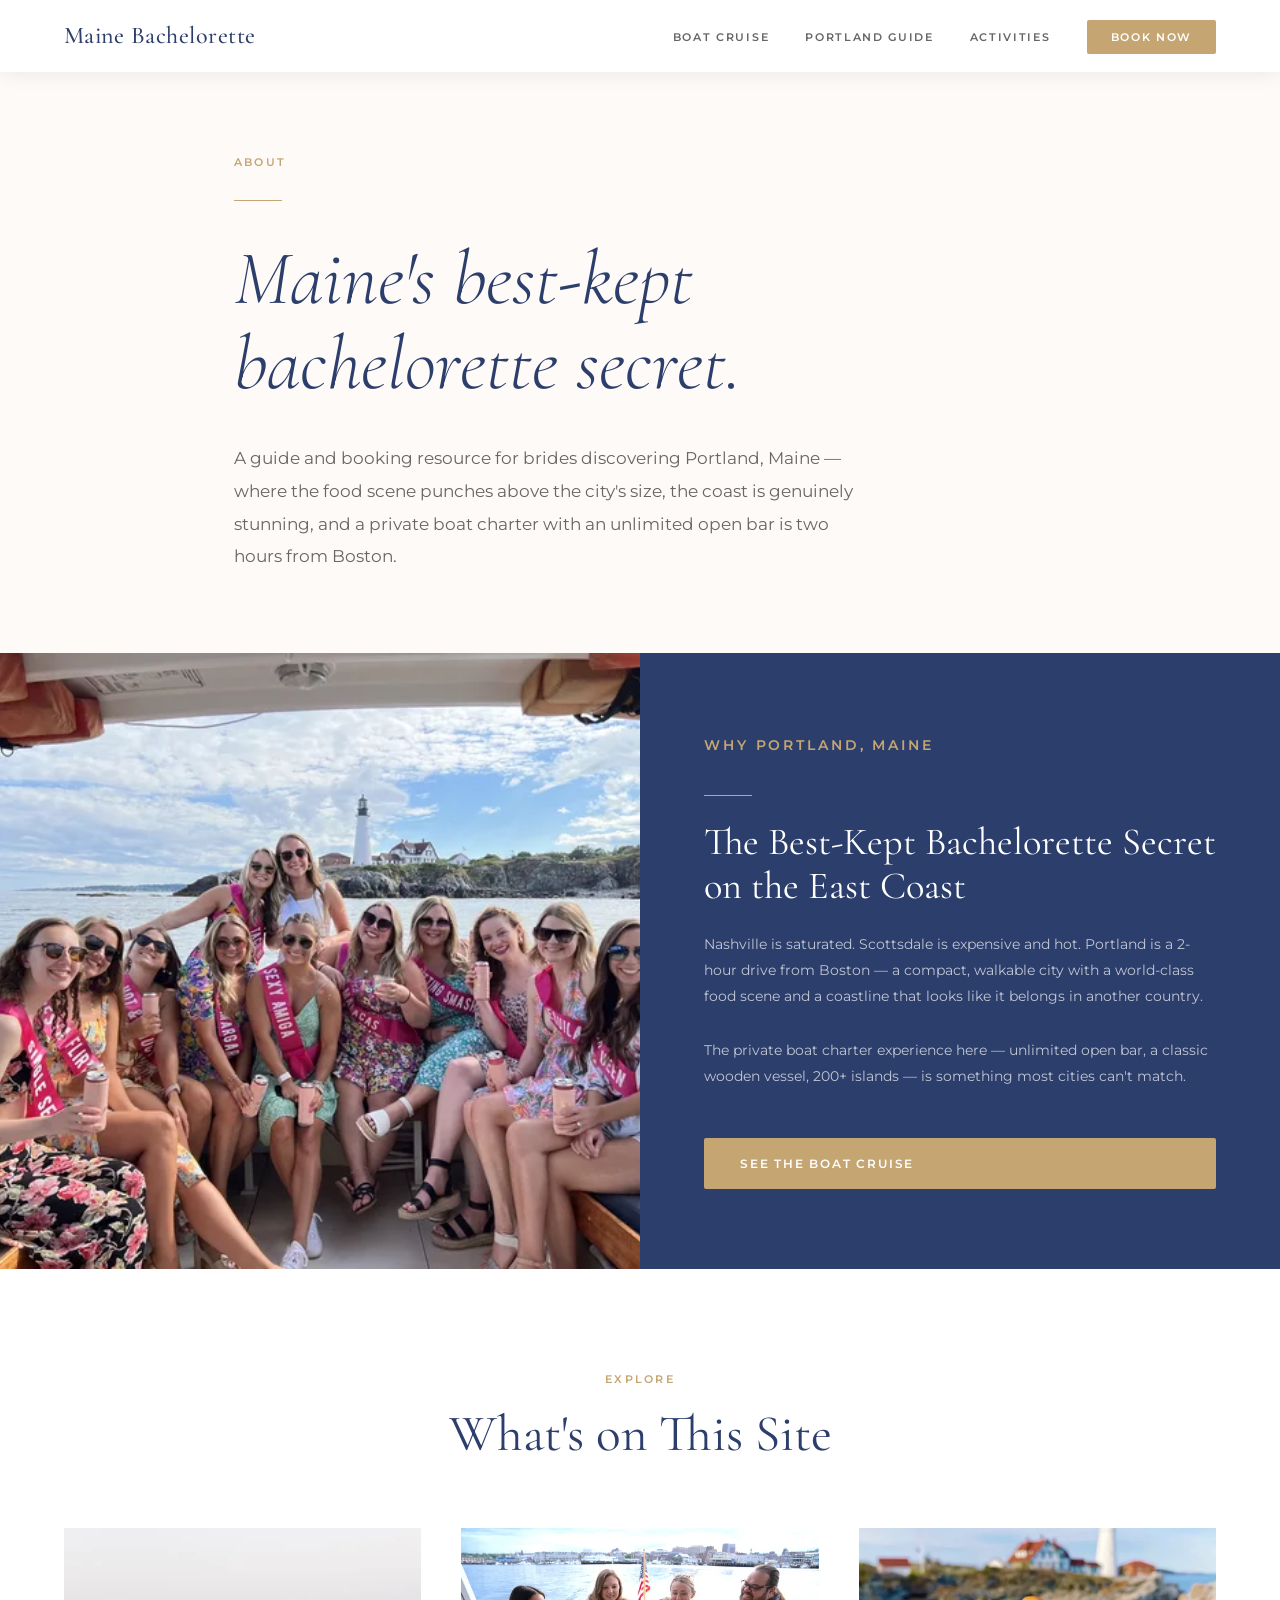
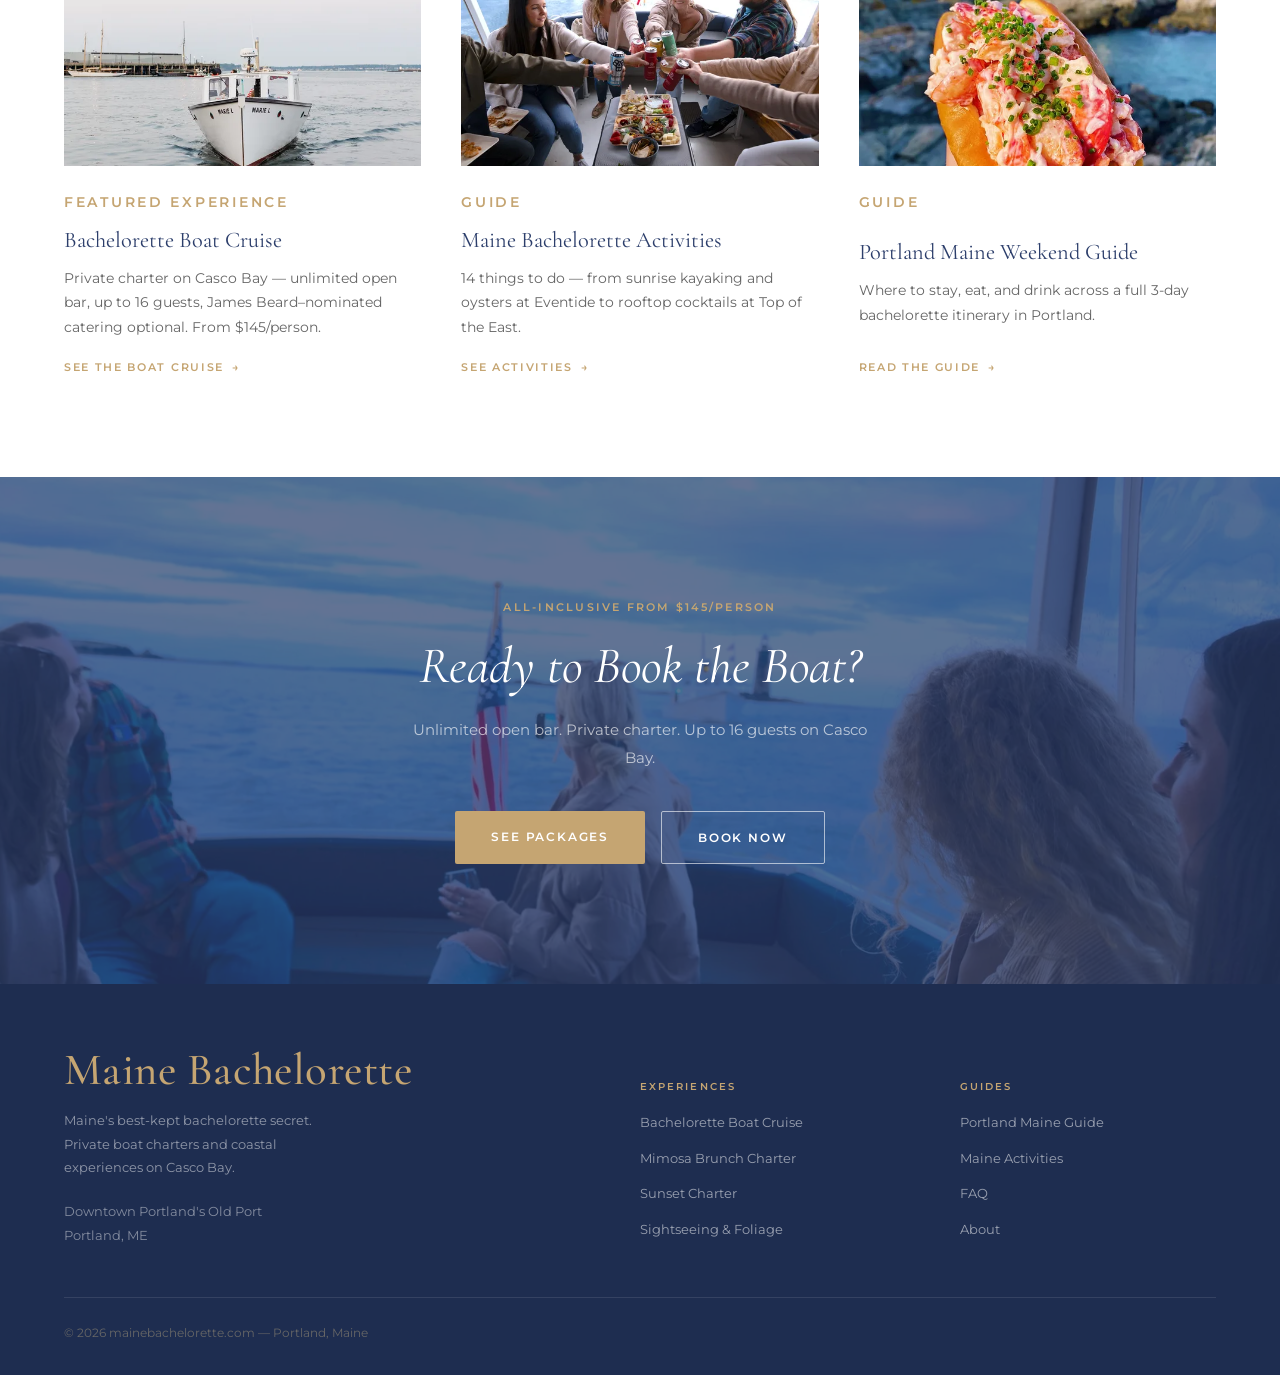
==== commit a47368c2: "Fix About page nav: always show white/scrolled state No dark hero on this page so transparent nav = " ====
--- a/about/index.html
+++ b/about/index.html
@@ -76,7 +76,7 @@
 </head>
 <body>
 
-  <nav class="nav" id="nav" aria-label="Main navigation">
+  <nav class="nav scrolled" id="nav" aria-label="Main navigation">
     <div class="container">
       <a href="/" class="nav-logo">Maine Bachelorette</a>
       <ul class="nav-links" role="list">
@@ -213,7 +213,7 @@
   <script>
     const nav = document.getElementById('nav');
     window.addEventListener('scroll', () => {
-      nav.classList.toggle('scrolled', window.scrollY > 60);
+      nav.classList.add('scrolled');
     }, { passive: true });
 
     const menuToggle = document.getElementById('menuToggle');
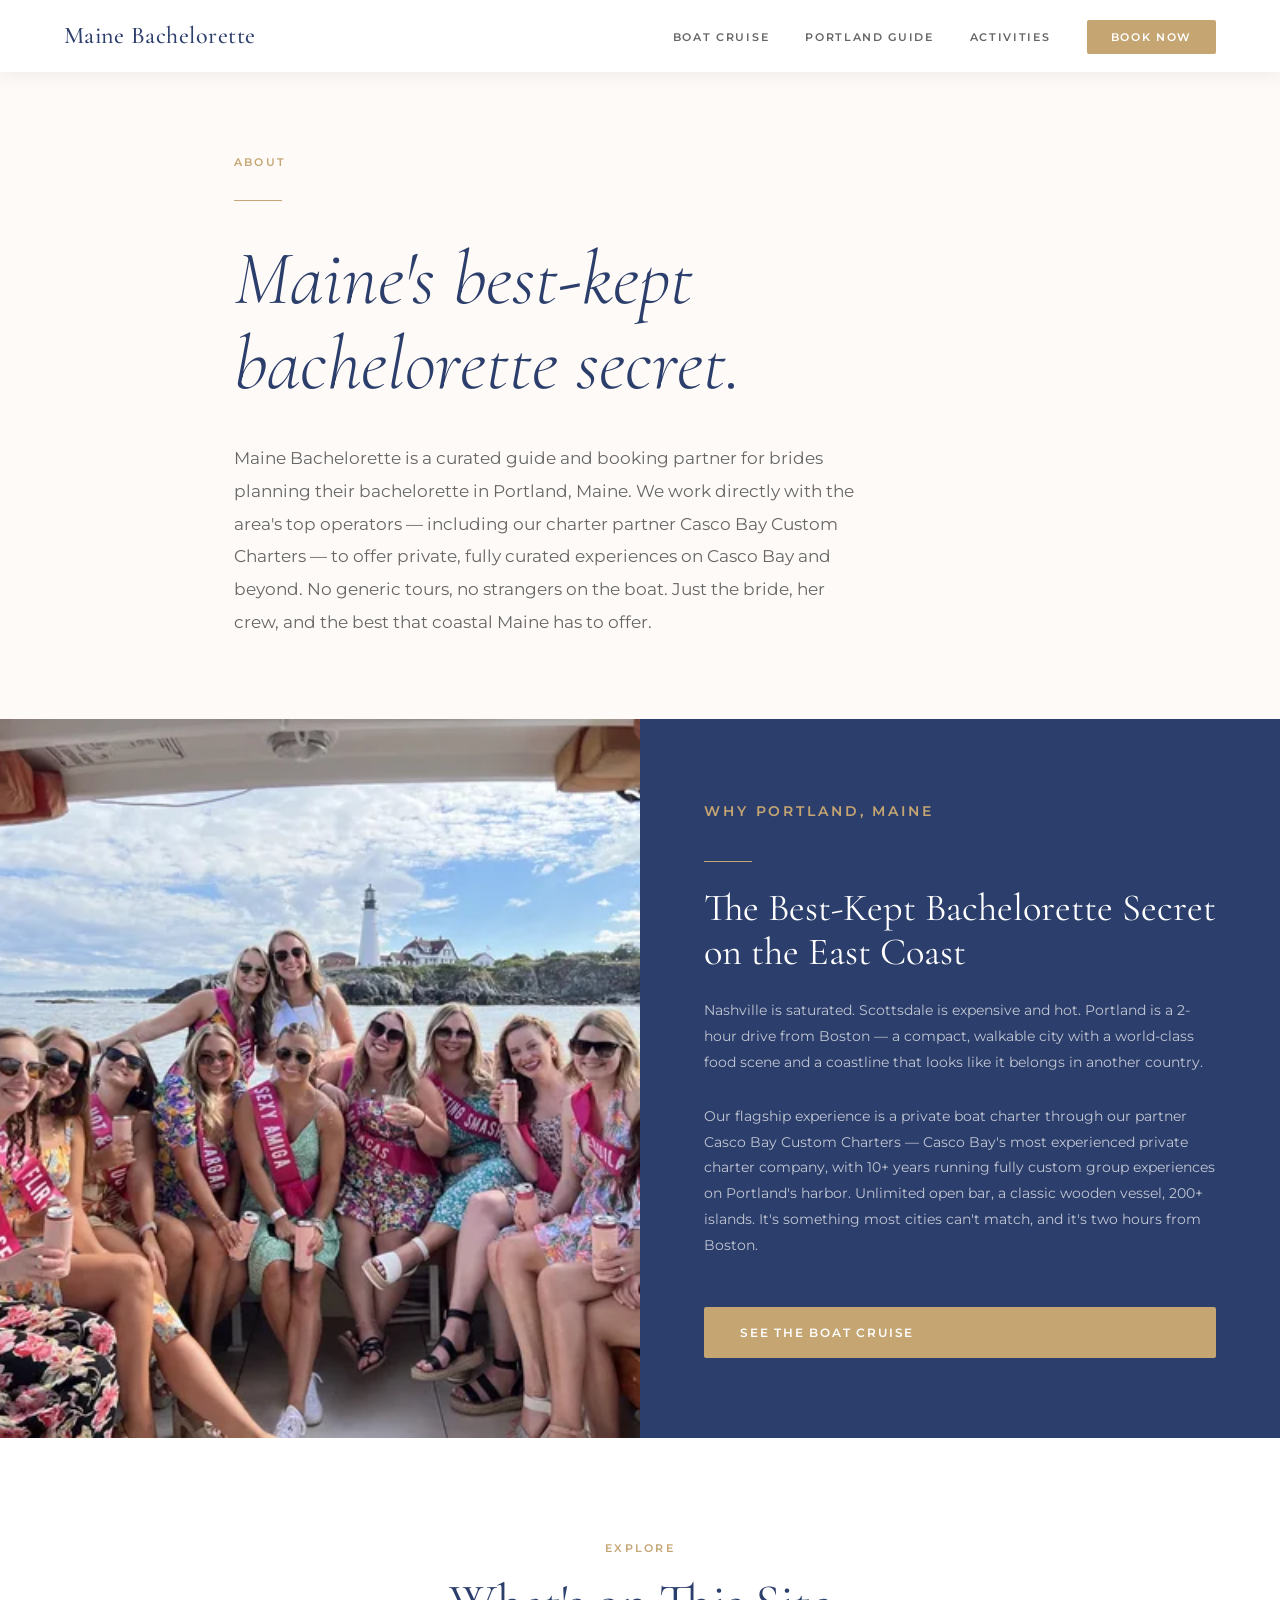
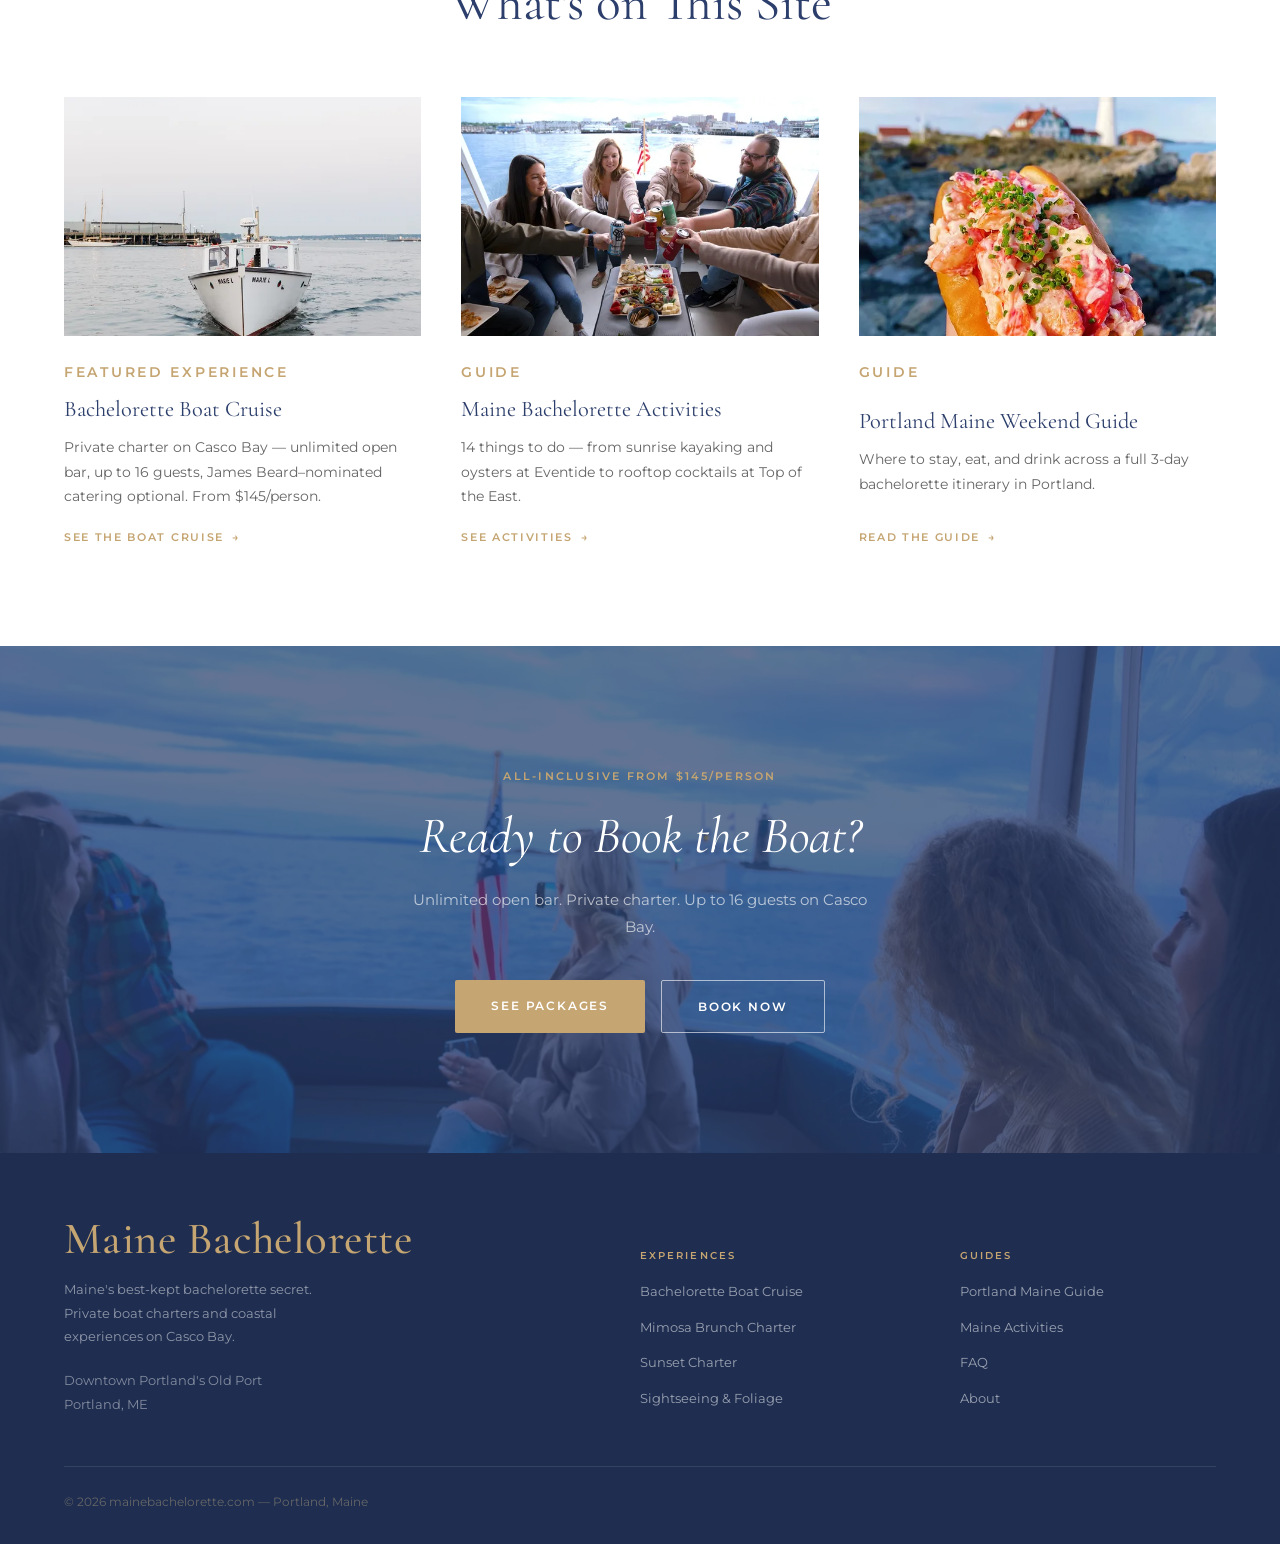
==== commit e395f3f1: "Reposition as CBCC partner, fix TouristAttraction schema error - About page: establish Maine Bachelo" ====
--- a/about/index.html
+++ b/about/index.html
@@ -105,7 +105,7 @@
       <p class="eyebrow" style="margin-bottom: 28px;">About</p>
       <div class="gold-divider gold-divider-left" style="margin-bottom: 36px;"></div>
       <h1 style="font-size: clamp(2.8rem, 6vw, 4.8rem); font-style: italic; font-weight: 300; color: var(--navy); line-height: 1.1; margin-bottom: 36px;">Maine's best-kept<br>bachelorette secret.</h1>
-      <p style="font-size: 1.05rem; line-height: 1.95; max-width: 620px; color: var(--text-muted);">A guide and booking resource for brides discovering Portland, Maine — where the food scene punches above the city's size, the coast is genuinely stunning, and a private boat charter with an unlimited open bar is two hours from Boston.</p>
+      <p style="font-size: 1.05rem; line-height: 1.95; max-width: 620px; color: var(--text-muted);">Maine Bachelorette is a curated guide and booking partner for brides planning their bachelorette in Portland, Maine. We work directly with the area's top operators — including our charter partner Casco Bay Custom Charters — to offer private, fully curated experiences on Casco Bay and beyond. No generic tours, no strangers on the boat. Just the bride, her crew, and the best that coastal Maine has to offer.</p>
     </div>
   </section>
 
@@ -126,7 +126,7 @@
         <div class="gold-divider gold-divider-left" style="margin: 16px 0 24px;"></div>
         <h2>The Best-Kept Bachelorette Secret on the East Coast</h2>
         <p>Nashville is saturated. Scottsdale is expensive and hot. Portland is a 2-hour drive from Boston — a compact, walkable city with a world-class food scene and a coastline that looks like it belongs in another country.</p>
-        <p style="margin-top: 12px;">The private boat charter experience here — unlimited open bar, a classic wooden vessel, 200+ islands — is something most cities can't match.</p>
+        <p style="margin-top: 12px;">Our flagship experience is a private boat charter through our partner Casco Bay Custom Charters — Casco Bay's most experienced private charter company, with 10+ years running fully custom group experiences on Portland's harbor. Unlimited open bar, a classic wooden vessel, 200+ islands. It's something most cities can't match, and it's two hours from Boston.</p>
         <a href="/boat-cruise/" class="btn btn-primary" style="margin-top: 32px;">See the Boat Cruise</a>
       </div>
     </div>
@@ -234,5 +234,6 @@
     menuToggle.addEventListener('click', openMobileMenu);
     menuClose.addEventListener('click', closeMobileMenu);
   </script>
+  <script src="https://fareharbor.com/embeds/api/v1/?autolightframe=yes"></script>
 </body>
 </html>
--- a/css/styles.css
+++ b/css/styles.css
@@ -215,19 +215,29 @@
   flex-direction: column;
   gap: 5px;
   cursor: pointer;
-  padding: 12px;
-  margin: -12px;
-  min-width: 48px;
-  min-height: 48px;
+  padding: 10px;
+  min-width: 44px;
+  min-height: 44px;
   align-items: center;
   justify-content: center;
+  border: 2px solid var(--gold);
+  border-radius: 4px;
+  background: transparent;
+  transition: border-color var(--transition), box-shadow var(--transition);
+}
+.nav-hamburger:hover {
+  border-color: var(--gold);
+  box-shadow: 0 0 0 1px var(--gold);
 }
 .nav-hamburger span {
   display: block;
-  width: 24px;
-  height: 2px;
-  background: var(--white);
+  width: 20px;
+  height: 2.5px;
+  background: #fff;
   transition: background var(--transition);
+}
+.nav.scrolled .nav-hamburger {
+  border-color: var(--gold);
 }
 .nav.scrolled .nav-hamburger span { background: var(--navy); }
 
@@ -751,7 +761,7 @@
   position: fixed;
   inset: 0;
   background: var(--navy);
-  z-index: 99;
+  z-index: 200;
   flex-direction: column;
   align-items: center;
   justify-content: center;
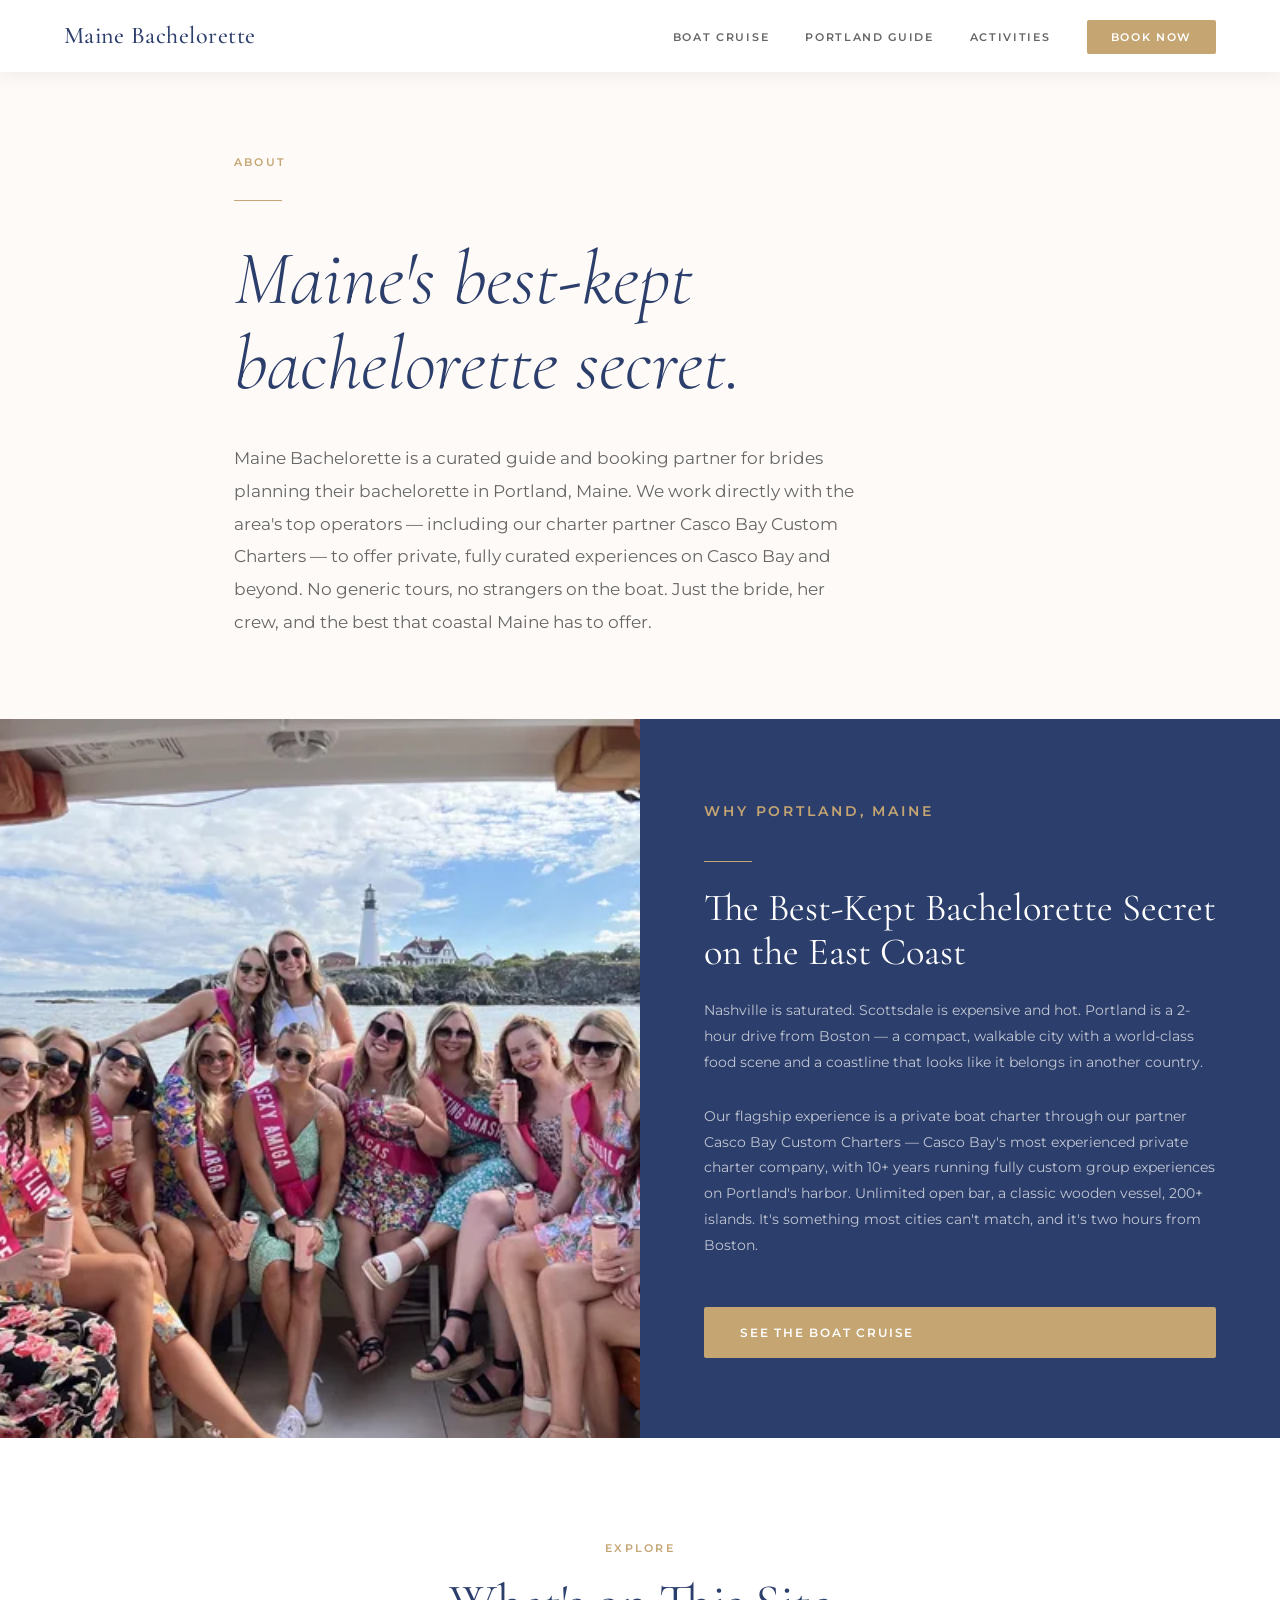
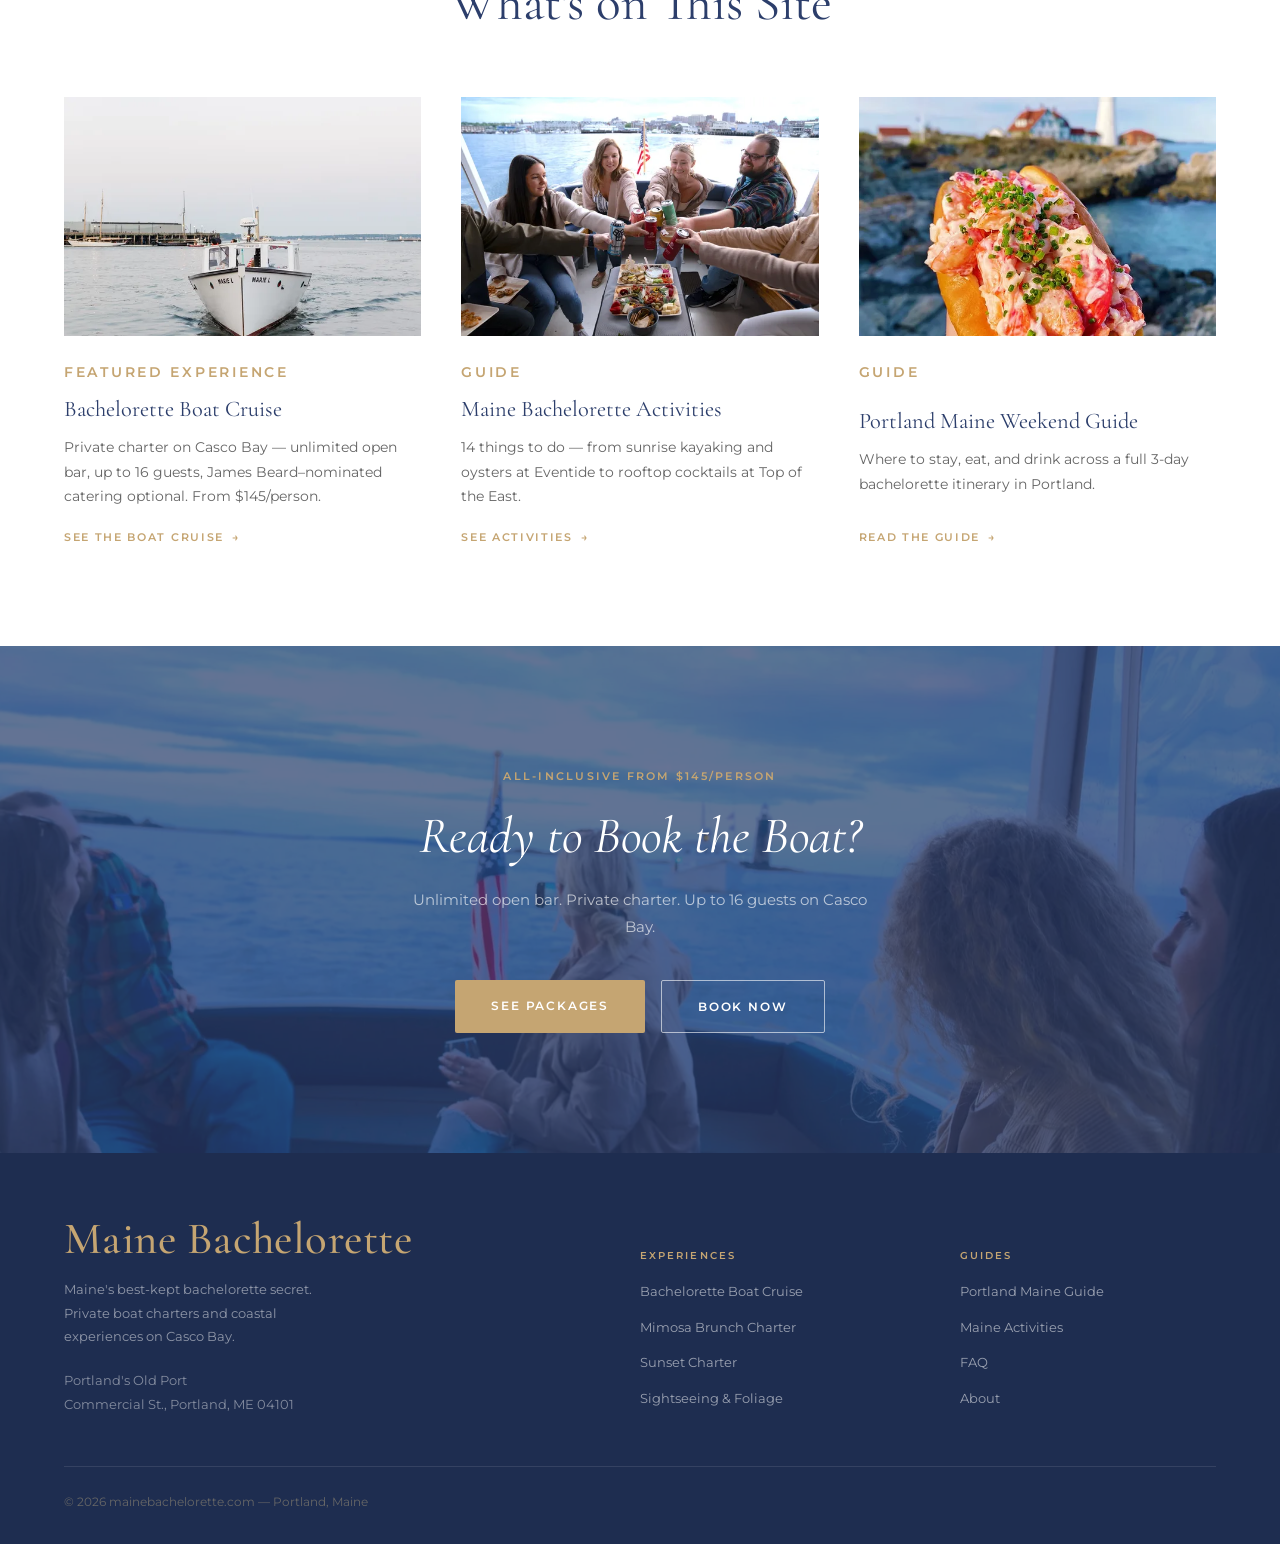
==== commit b6085a0b: "Fix mobile footer stacking, add gold divider, update NAP, sync apple-touch-icon Footer description w" ====
--- a/about/index.html
+++ b/about/index.html
@@ -187,8 +187,8 @@
         <div class="footer-brand-body">
           <p>Maine's best-kept bachelorette secret. Private boat charters and coastal experiences on Casco Bay.</p>
           <address class="footer-nap">
-            <p>Downtown Portland's Old Port</p>
-            <p>Portland, ME</p>
+            <p>Portland's Old Port</p>
+            <p>Commercial St., Portland, ME 04101</p>
           </address>
         </div>
         <ul role="list" class="footer-col-links">
--- a/css/styles.css
+++ b/css/styles.css
@@ -850,25 +850,31 @@
 
   .btn { padding: 16px 24px; min-height: 48px; }
 
-  /* Footer: brand full-width top row, nav cols side by side in row 2 */
+  /* Footer: name → description → gold line → 2-col links */
   .footer-inner {
     grid-template-columns: 1fr 1fr;
-    grid-template-rows: auto auto auto;
+    grid-template-rows: auto auto auto auto;
     gap: 20px 32px;
   }
   .footer-brand-name {
     grid-column: 1 / -1;
     grid-row: 1;
   }
-  .footer-col-heading:nth-of-type(1) { grid-column: 1; grid-row: 2; }
-  .footer-col-heading:nth-of-type(2) { grid-column: 2; grid-row: 2; }
   .footer-brand-body {
     grid-column: 1 / -1;
-    grid-row: 4;
+    grid-row: 2;
   }
-  .footer-col-links:nth-of-type(1) { grid-column: 1; grid-row: 3; }
-  .footer-col-links:nth-of-type(2) { grid-column: 2; grid-row: 3; }
+  .footer-col-heading:nth-of-type(1) { grid-column: 1; grid-row: 3; }
+  .footer-col-heading:nth-of-type(2) { grid-column: 2; grid-row: 3; }
+  .footer-col-links:nth-of-type(1) { grid-column: 1; grid-row: 4; }
+  .footer-col-links:nth-of-type(2) { grid-column: 2; grid-row: 4; }
   .footer-brand-body p { max-width: 100%; }
+  /* Gold separator above the link columns */
+  .footer-col-heading {
+    padding-top: 20px;
+    border-top: 1px solid rgba(197, 165, 114, 0.3);
+    margin-top: 4px;
+  }
 
   /* Minimum 16px readable body copy on mobile */
   p { font-size: 1rem; }
